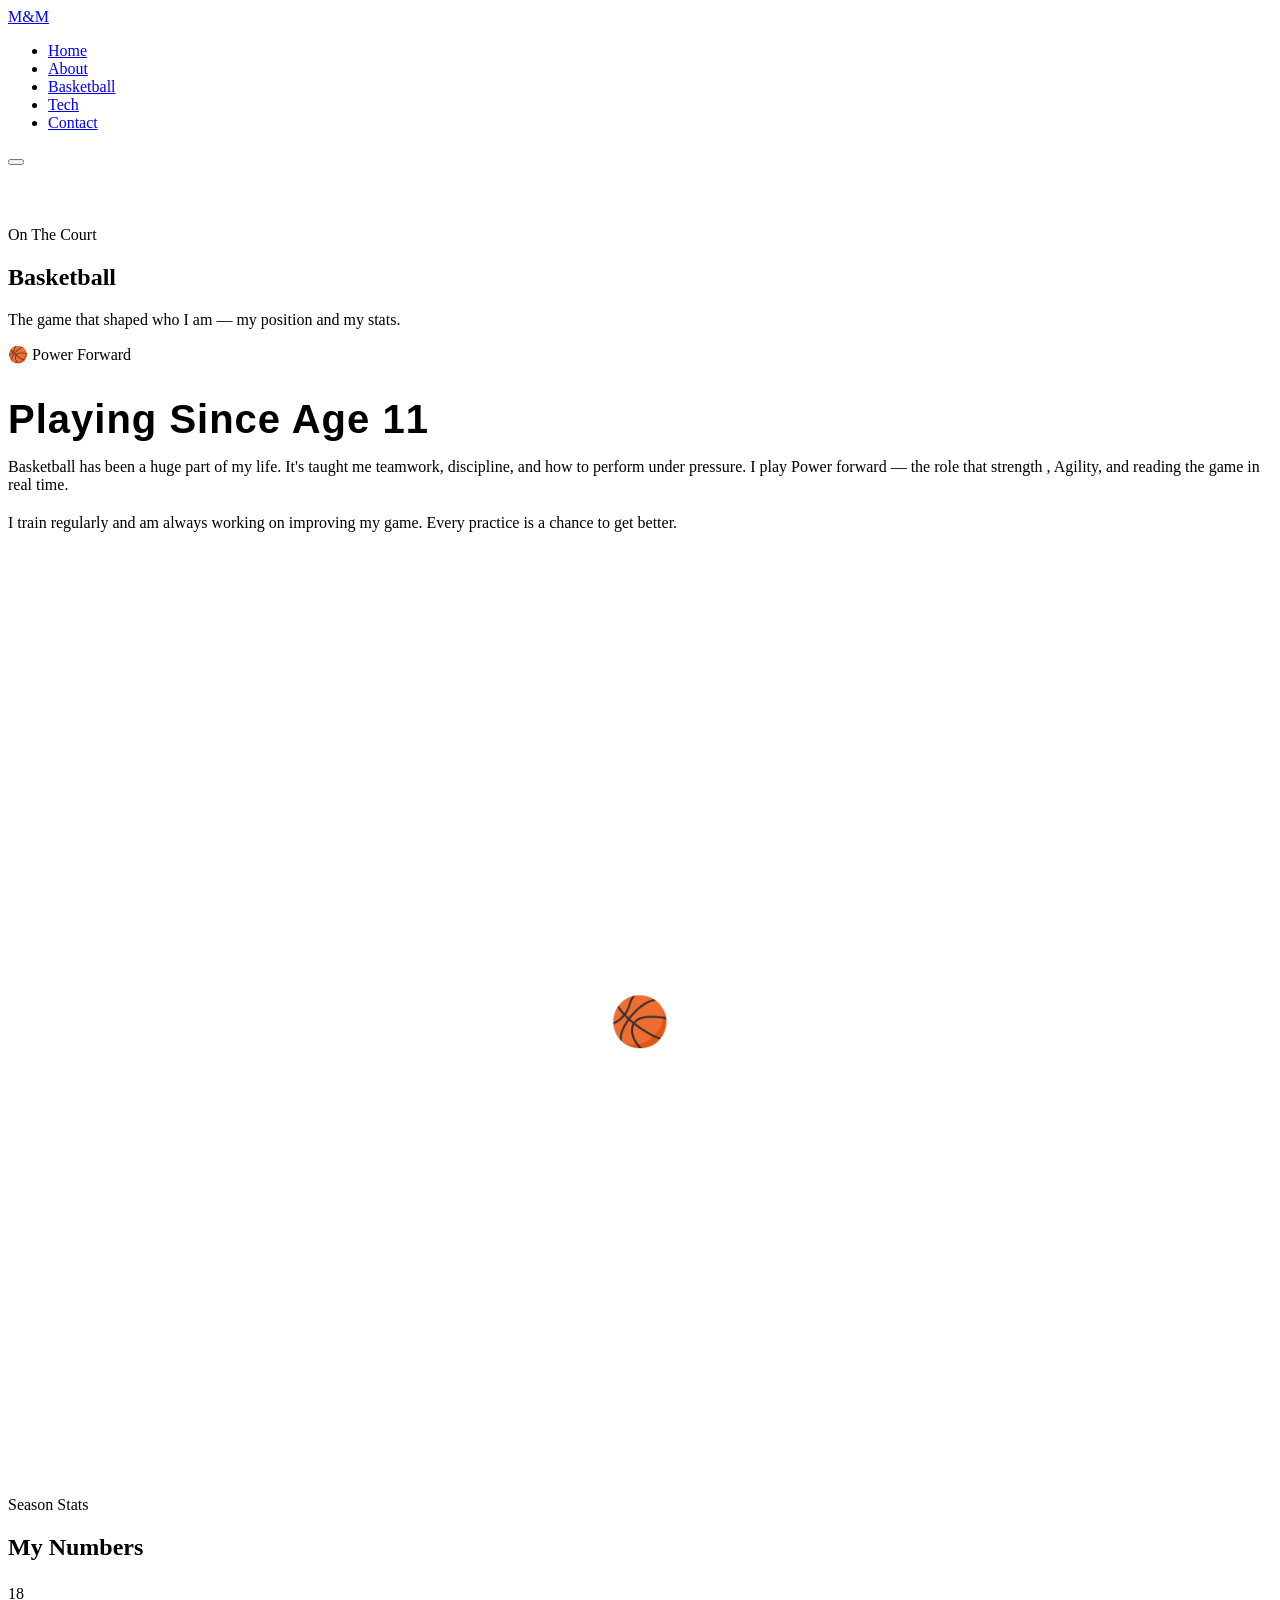
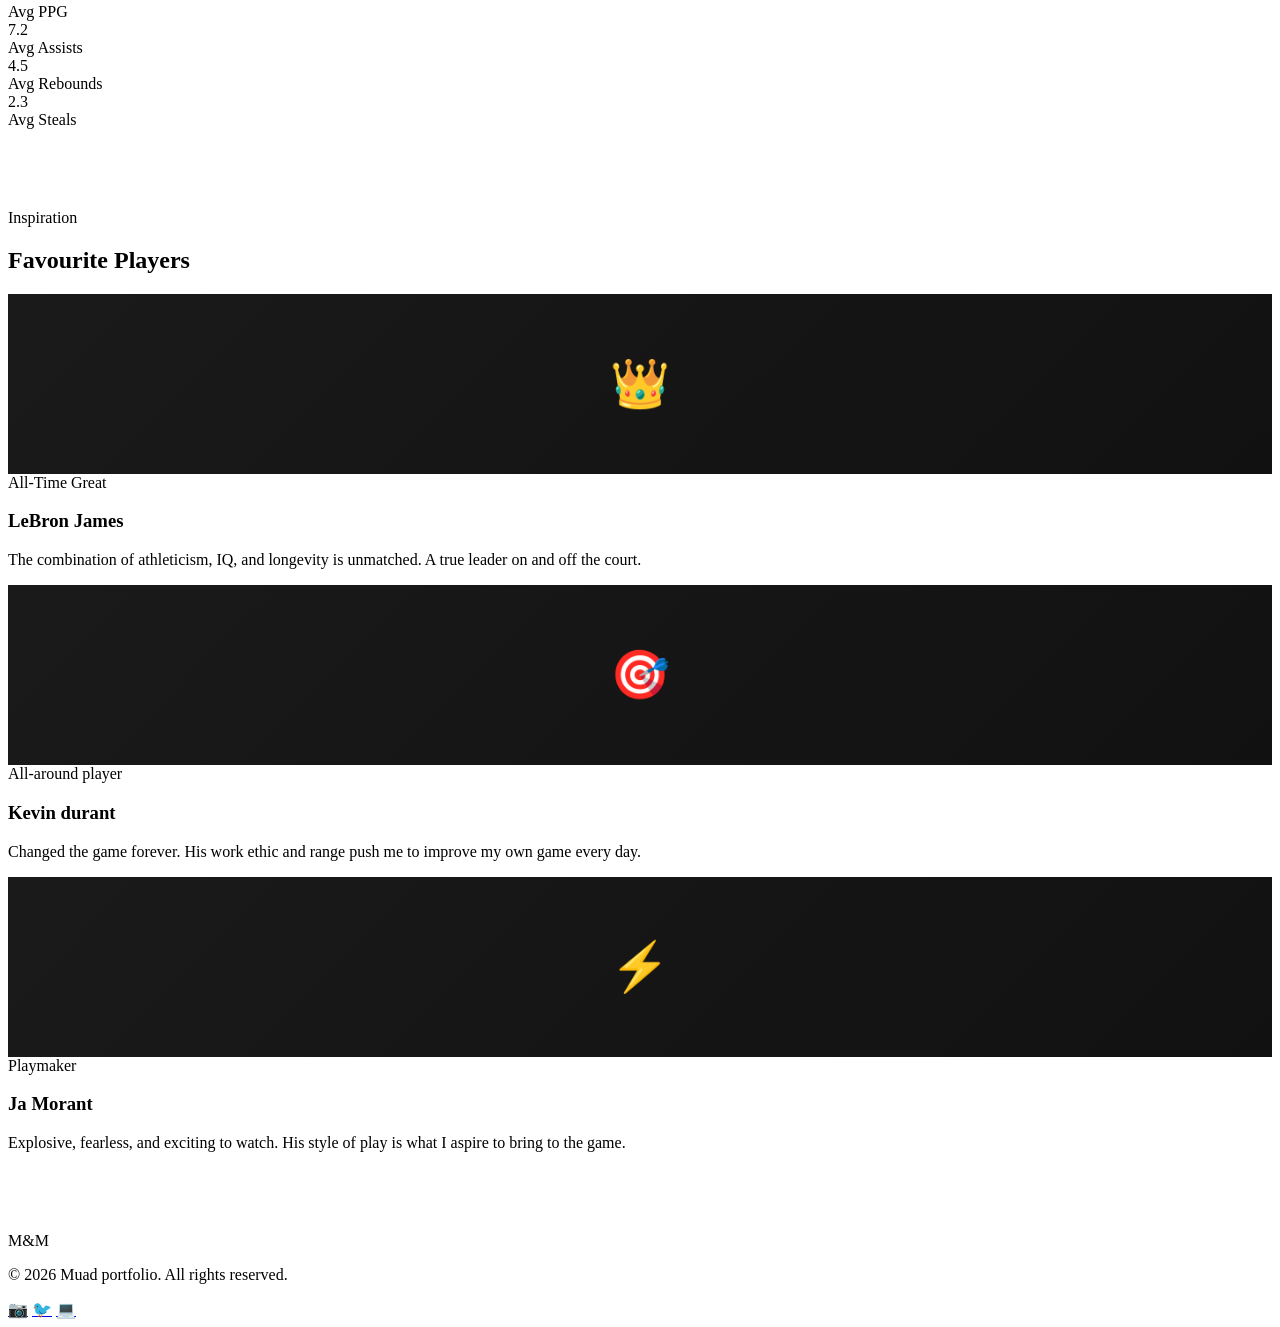
==== basketball.html @ 3344b0d8 "Add files via upload" ====
<!DOCTYPE html>
<html lang="en">
<head>
  <meta charset="UTF-8" />
  <meta name="viewport" content="width=device-width, initial-scale=1.0" />
  <title>My Portfolio – Basketball</title>
  <link rel="stylesheet" href="style 2.css" />
</head>
<body>

  <nav>
    <a href="index.html" class="nav-logo">M&M</a>
    <ul class="nav-links">
      <li><a href="index.html">Home</a></li>
      <li><a href="about.html">About</a></li>
      <li><a href="basketball.html">Basketball</a></li>
      <li><a href="tech.html">Tech</a></li>
      <li><a href="contact.html">Contact</a></li>
     
    </ul>
    <button class="hamburger" aria-label="Menu">
      <span></span><span></span><span></span>
    </button>
  </nav>

  <div class="page">
    <section class="section" style="padding-top: 60px;">
      <div class="section-label">On The Court</div>
      <h1 class="section-title reveal">Basketball</h1>
      <p class="section-desc reveal">The game that shaped who I am — my position and my stats.</p>

      <!-- FEATURED -->
      <div class="bball-hero reveal">
        <div>
          <div class="position-badge">🏀 Power Forward</div>
          <h2 style="font-family:'Bebas Neue',sans-serif; font-size:2.5rem; letter-spacing:1px; margin-bottom:12px;">
            Playing Since Age 11
          </h2>
          <p style="color:var(--muted); margin-bottom:20px;">
            Basketball has been a huge part of my life. It's taught me teamwork, discipline, and how to perform under pressure. I play Power forward — the role that strength , Agility, and reading the game in real time.
          </p>
          <p style="color:var(--muted);">
            I train regularly and am always working on improving my game. Every practice is a chance to get better.
          </p>
        </div>
        <div>
          <!-- Replace with your basketball photo:
               <img src="images/basketball.jpg" alt="Basketball" style="width:100%; border-radius:12px; border:2px solid var(--border);" /> -->
          <div style="width:100%; aspect-ratio:4/3; background:var(--surface2); border-radius:12px; border:2px solid var(--border); display:flex; flex-direction:column; align-items:center; justify-content:center; gap:10px; color:var(--muted); font-size:0.9rem;">
            <span style="font-size:3rem;">🏀</span>
    
          </div>
        </div>
      </div>

      <!-- STATS -->
      <div class="section-label reveal" style="margin-top:0;">Season Stats</div>
      <h2 class="section-title reveal" style="margin-bottom:24px;">My Numbers</h2>
      <div class="bball-stats reveal">
        <div class="bball-stat-card">
          <div class="num">18</div>
          <div class="lbl">Avg PPG</div>
        </div>
        <div class="bball-stat-card">
          <div class="num">7.2</div>
          <div class="lbl">Avg Assists</div>
        </div>
        <div class="bball-stat-card">
          <div class="num">4.5</div>
          <div class="lbl">Avg Rebounds</div>
        </div>
        <div class="bball-stat-card">
          <div class="num">2.3</div>
          <div class="lbl">Avg Steals</div>
        </div>
      </div>

      <!-- FAVOURITE PLAYERS -->
      <div style="margin-top: 80px;">
        <div class="section-label reveal">Inspiration</div>
        <h2 class="section-title reveal">Favourite Players</h2>
        <div class="card-grid">
          <div class="card reveal">
            <div class="card-img" style="height:180px; background:linear-gradient(135deg,#1a1a1a,#111); display:flex; align-items:center; justify-content:center; font-size:3rem;">👑</div>
            <div class="card-body">
              <div class="card-tag">All-Time Great</div>
              <h3>LeBron James</h3>
              <p>The combination of athleticism, IQ, and longevity is unmatched. A true leader on and off the court.</p>
            </div>
          </div>
          <div class="card reveal">
            <div class="card-img" style="height:180px; background:linear-gradient(135deg,#1a1a1a,#111); display:flex; align-items:center; justify-content:center; font-size:3rem;">🎯</div>
            <div class="card-body">
              <div class="card-tag">All-around player</div>
              <h3>Kevin durant</h3>
              <p>Changed the game forever. His work ethic and range push me to improve my own game every day.</p>
            </div>
          </div>
          <div class="card reveal">
            <div class="card-img" style="height:180px; background:linear-gradient(135deg,#1a1a1a,#111); display:flex; align-items:center; justify-content:center; font-size:3rem;">⚡</div>
            <div class="card-body">
              <div class="card-tag">Playmaker</div>
              <h3>Ja Morant</h3>
              <p>Explosive, fearless, and exciting to watch. His style of play is what I aspire to bring to the game.</p>
            </div>
          </div>
        </div>
      </div>

      <!-- GALLERY -->
      <div style="margin-top: 80px;">


    <footer>
      <div class="footer-logo">M&M</div>
      <p>&copy; 2026 Muad portfolio. All rights reserved.</p>
      <div class="footer-socials">
        <a href="#" title="Instagram">📷</a>
        <a href="#" title="Twitter / X">🐦</a>
        <a href="#" title="GitHub">💻</a>
      </div>
    </footer>
  </div>

  <div class="toast"></div>
  <script src="script.js"></script>
</body>
</html>
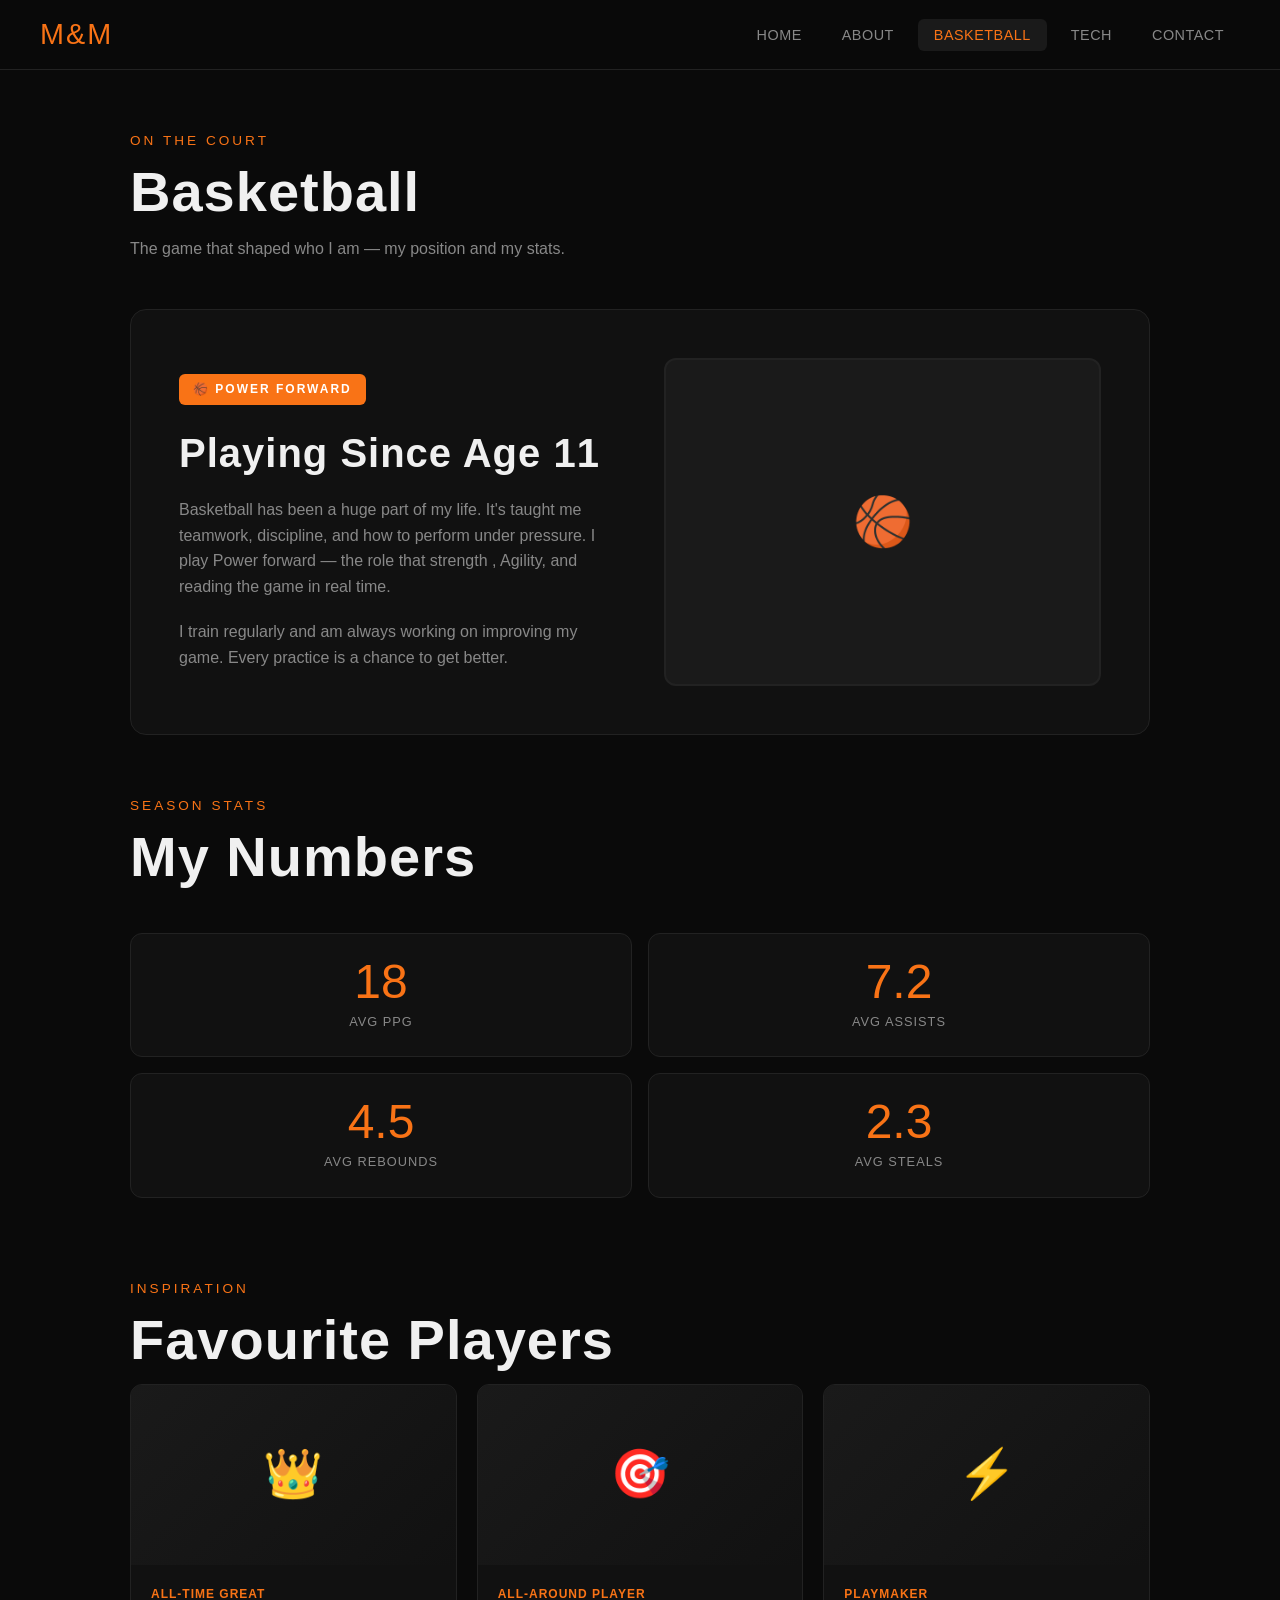
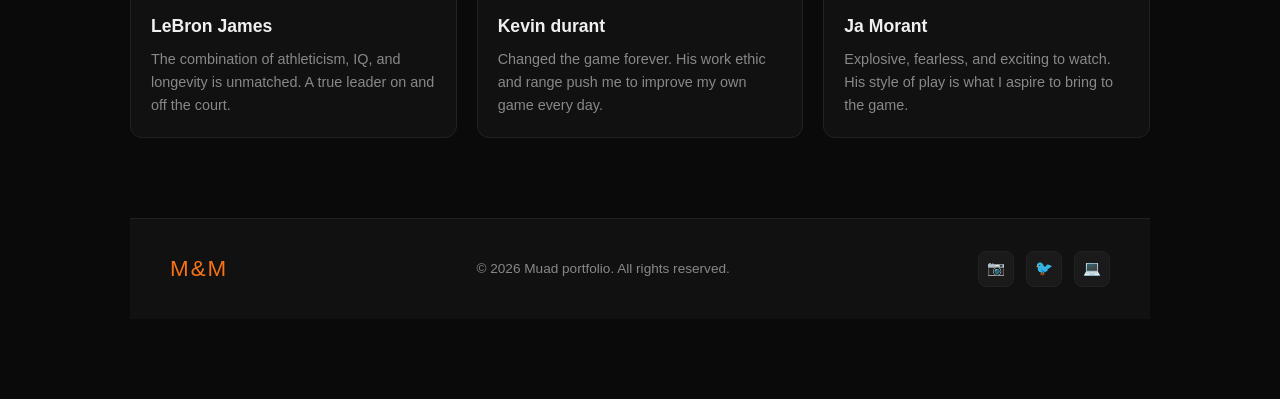
==== commit b51eeb75: "Fix stylesheet link in basketball.html" ====
--- a/basketball.html
+++ b/basketball.html
@@ -4,7 +4,7 @@
   <meta charset="UTF-8" />
   <meta name="viewport" content="width=device-width, initial-scale=1.0" />
   <title>My Portfolio – Basketball</title>
-  <link rel="stylesheet" href="style 2.css" />
+  <link rel="stylesheet" href="style.css" />
 </head>
 <body>
 
--- a/style.css
+++ b/style.css
@@ -0,0 +1,747 @@
+@import url('https://fonts.googleapis.com/css2?family=Bebas+Neue&family=DM+Sans:wght@300;400;500;600&display=swap');
+
+:root {
+  --bg: #0a0a0a;
+  --surface: #111111;
+  --surface2: #1a1a1a;
+  --accent: #f97316;
+  --accent2: #fb923c;
+  --text: #f0f0f0;
+  --muted: #888;
+  --border: #222;
+  --nav-h: 70px;
+}
+
+* {
+  margin: 0;
+  padding: 0;
+  box-sizing: border-box;
+}
+
+html {
+  scroll-behavior: smooth;
+}
+
+body {
+  background: var(--bg);
+  color: var(--text);
+  font-family: 'DM Sans', sans-serif;
+  font-size: 16px;
+  line-height: 1.6;
+  min-height: 100vh;
+}
+
+/* ── NAV ── */
+nav {
+  position: fixed;
+  top: 0;
+  left: 0;
+  right: 0;
+  z-index: 100;
+  height: var(--nav-h);
+  background: rgba(10,10,10,0.92);
+  backdrop-filter: blur(12px);
+  border-bottom: 1px solid var(--border);
+  display: flex;
+  align-items: center;
+  justify-content: space-between;
+  padding: 0 40px;
+}
+
+.nav-logo {
+  font-family: 'Bebas Neue', sans-serif;
+  font-size: 1.8rem;
+  color: var(--accent);
+  letter-spacing: 2px;
+  text-decoration: none;
+}
+
+.nav-links {
+  display: flex;
+  gap: 8px;
+  list-style: none;
+}
+
+.nav-links a {
+  text-decoration: none;
+  color: var(--muted);
+  font-weight: 500;
+  font-size: 0.9rem;
+  letter-spacing: 0.5px;
+  padding: 8px 16px;
+  border-radius: 6px;
+  transition: color 0.2s, background 0.2s;
+  text-transform: uppercase;
+}
+
+.nav-links a:hover,
+.nav-links a.active {
+  color: var(--text);
+  background: var(--surface2);
+}
+
+.nav-links a.active {
+  color: var(--accent);
+}
+
+.hamburger {
+  display: none;
+  flex-direction: column;
+  gap: 5px;
+  cursor: pointer;
+  background: none;
+  border: none;
+  padding: 4px;
+}
+
+.hamburger span {
+  display: block;
+  width: 24px;
+  height: 2px;
+  background: var(--text);
+  transition: all 0.3s;
+}
+
+/* ── PAGE WRAPPER ── */
+.page {
+  padding-top: var(--nav-h);
+  min-height: 100vh;
+}
+
+/* ── HERO ── */
+.hero {
+  min-height: calc(100vh - var(--nav-h));
+  display: flex;
+  align-items: center;
+  padding: 60px 40px;
+  position: relative;
+  overflow: hidden;
+}
+
+.hero::before {
+  content: '';
+  position: absolute;
+  top: -200px;
+  right: -200px;
+  width: 600px;
+  height: 600px;
+  background: radial-gradient(circle, rgba(249,115,22,0.12) 0%, transparent 70%);
+  pointer-events: none;
+}
+
+.hero-content {
+  max-width: 700px;
+  animation: fadeUp 0.8s ease both;
+}
+
+.hero-tag {
+  display: inline-block;
+  background: rgba(249,115,22,0.15);
+  color: var(--accent);
+  border: 1px solid rgba(249,115,22,0.3);
+  padding: 6px 16px;
+  border-radius: 100px;
+  font-size: 0.8rem;
+  font-weight: 600;
+  letter-spacing: 1px;
+  text-transform: uppercase;
+  margin-bottom: 24px;
+}
+
+.hero h1 {
+  font-family: 'Bebas Neue', sans-serif;
+  font-size: clamp(3.5rem, 10vw, 7rem);
+  line-height: 0.95;
+  letter-spacing: 2px;
+  margin-bottom: 24px;
+}
+
+.hero h1 span {
+  color: var(--accent);
+}
+
+.hero p {
+  font-size: 1.1rem;
+  color: var(--muted);
+  max-width: 500px;
+  margin-bottom: 36px;
+}
+
+.btn {
+  display: inline-block;
+  padding: 14px 32px;
+  background: var(--accent);
+  color: #fff;
+  font-family: 'DM Sans', sans-serif;
+  font-weight: 600;
+  font-size: 0.9rem;
+  text-decoration: none;
+  border-radius: 8px;
+  border: none;
+  cursor: pointer;
+  transition: background 0.2s, transform 0.15s;
+  letter-spacing: 0.5px;
+}
+
+.btn:hover {
+  background: var(--accent2);
+  transform: translateY(-2px);
+}
+
+.btn-outline {
+  background: transparent;
+  border: 1.5px solid var(--border);
+  color: var(--text);
+  margin-left: 12px;
+}
+
+.btn-outline:hover {
+  border-color: var(--accent);
+  color: var(--accent);
+  background: transparent;
+}
+
+.hero-img-wrap {
+  position: absolute;
+  right: 80px;
+  top: 50%;
+  transform: translateY(-50%);
+  animation: fadeIn 1s ease 0.3s both;
+}
+
+.hero-img-wrap img {
+  width: 340px;
+  height: 420px;
+  object-fit: cover;
+  border-radius: 16px;
+  border: 2px solid var(--border);
+  box-shadow: 0 40px 80px rgba(0,0,0,0.6);
+}
+
+.hero-img-placeholder {
+  width: 340px;
+  height: 420px;
+  border-radius: 16px;
+  border: 2px solid var(--border);
+  background: var(--surface2);
+  display: flex;
+  flex-direction: column;
+  align-items: center;
+  justify-content: center;
+  gap: 12px;
+  color: var(--muted);
+  font-size: 0.9rem;
+}
+
+.hero-img-placeholder svg {
+  opacity: 0.3;
+}
+
+/* ── SECTIONS ── */
+.section {
+  padding: 80px 40px;
+  max-width: 1100px;
+  margin: 0 auto;
+}
+
+.section-label {
+  font-family: 'Bebas Neue', sans-serif;
+  font-size: 0.85rem;
+  letter-spacing: 3px;
+  color: var(--accent);
+  margin-bottom: 12px;
+  text-transform: uppercase;
+}
+
+.section-title {
+  font-family: 'Bebas Neue', sans-serif;
+  font-size: clamp(2rem, 5vw, 3.5rem);
+  line-height: 1;
+  letter-spacing: 1px;
+  margin-bottom: 16px;
+}
+
+.section-desc {
+  color: var(--muted);
+  max-width: 520px;
+  margin-bottom: 48px;
+}
+
+/* ── CARDS ── */
+.card-grid {
+  display: grid;
+  grid-template-columns: repeat(auto-fill, minmax(280px, 1fr));
+  gap: 20px;
+}
+
+.card {
+  background: var(--surface);
+  border: 1px solid var(--border);
+  border-radius: 12px;
+  overflow: hidden;
+  transition: transform 0.25s, border-color 0.25s;
+}
+
+.card:hover {
+  transform: translateY(-4px);
+  border-color: var(--accent);
+}
+
+.card-img {
+  width: 100%;
+  height: 200px;
+  object-fit: cover;
+  background: var(--surface2);
+  display: flex;
+  align-items: center;
+  justify-content: center;
+  color: var(--muted);
+  font-size: 0.85rem;
+}
+
+.card-img img {
+  width: 100%;
+  height: 200px;
+  object-fit: cover;
+}
+
+.card-body {
+  padding: 20px;
+}
+
+.card-tag {
+  font-size: 0.75rem;
+  font-weight: 600;
+  color: var(--accent);
+  text-transform: uppercase;
+  letter-spacing: 1px;
+  margin-bottom: 8px;
+}
+
+.card-body h3 {
+  font-size: 1.1rem;
+  font-weight: 600;
+  margin-bottom: 8px;
+}
+
+.card-body p {
+  font-size: 0.9rem;
+  color: var(--muted);
+}
+
+/* ── ABOUT PAGE ── */
+.about-grid {
+  display: grid;
+  grid-template-columns: 1fr 1fr;
+  gap: 60px;
+  align-items: center;
+}
+
+.about-photo {
+  position: relative;
+}
+
+.about-photo img {
+  width: 100%;
+  border-radius: 16px;
+  border: 2px solid var(--border);
+}
+
+.about-photo-placeholder {
+  width: 100%;
+  aspect-ratio: 3/4;
+  border-radius: 16px;
+  border: 2px solid var(--border);
+  background: var(--surface2);
+  display: flex;
+  flex-direction: column;
+  align-items: center;
+  justify-content: center;
+  gap: 12px;
+  color: var(--muted);
+  font-size: 0.9rem;
+}
+
+.about-photo::after {
+  content: '';
+  position: absolute;
+  inset: 12px -12px -12px 12px;
+  border-radius: 16px;
+  border: 1.5px solid rgba(249,115,22,0.3);
+  z-index: -1;
+}
+
+.stat-row {
+  display: flex;
+  gap: 32px;
+  margin-top: 40px;
+}
+
+.stat {
+  text-align: left;
+}
+
+.stat-num {
+  font-family: 'Bebas Neue', sans-serif;
+  font-size: 2.5rem;
+  color: var(--accent);
+  line-height: 1;
+}
+
+.stat-label {
+  font-size: 0.8rem;
+  color: var(--muted);
+  text-transform: uppercase;
+  letter-spacing: 1px;
+  margin-top: 4px;
+}
+
+/* Skills list */
+.skills-list {
+  display: flex;
+  flex-wrap: wrap;
+  gap: 10px;
+  margin-top: 24px;
+}
+
+.skill-tag {
+  padding: 7px 16px;
+  background: var(--surface2);
+  border: 1px solid var(--border);
+  border-radius: 100px;
+  font-size: 0.85rem;
+  color: var(--text);
+  transition: border-color 0.2s, color 0.2s;
+}
+
+.skill-tag:hover {
+  border-color: var(--accent);
+  color: var(--accent);
+}
+
+/* ── BASKETBALL PAGE ── */
+.bball-hero {
+  background: var(--surface);
+  border: 1px solid var(--border);
+  border-radius: 16px;
+  padding: 48px;
+  display: grid;
+  grid-template-columns: 1fr 1fr;
+  gap: 48px;
+  align-items: center;
+  margin-bottom: 60px;
+}
+
+.bball-stats {
+  display: grid;
+  grid-template-columns: 1fr 1fr;
+  gap: 16px;
+  margin-top: 48px;
+}
+
+.bball-stat-card {
+  background: var(--surface);
+  border: 1px solid var(--border);
+  border-radius: 12px;
+  padding: 24px;
+  text-align: center;
+}
+
+.bball-stat-card .num {
+  font-family: 'Bebas Neue', sans-serif;
+  font-size: 3rem;
+  color: var(--accent);
+  line-height: 1;
+}
+
+.bball-stat-card .lbl {
+  font-size: 0.8rem;
+  color: var(--muted);
+  text-transform: uppercase;
+  letter-spacing: 1px;
+  margin-top: 6px;
+}
+
+.position-badge {
+  display: inline-block;
+  background: var(--accent);
+  color: #fff;
+  font-weight: 700;
+  font-size: 0.75rem;
+  letter-spacing: 2px;
+  text-transform: uppercase;
+  padding: 6px 14px;
+  border-radius: 6px;
+  margin-bottom: 16px;
+}
+
+/* ── TECH PAGE ── */
+.tech-grid {
+  display: grid;
+  grid-template-columns: repeat(auto-fill, minmax(240px, 1fr));
+  gap: 16px;
+}
+
+.tech-card {
+  background: var(--surface);
+  border: 1px solid var(--border);
+  border-radius: 12px;
+  padding: 28px;
+  transition: transform 0.2s, border-color 0.2s;
+}
+
+.tech-card:hover {
+  transform: translateY(-4px);
+  border-color: var(--accent);
+}
+
+.tech-icon {
+  font-size: 2.2rem;
+  margin-bottom: 16px;
+}
+
+.tech-card h3 {
+  font-size: 1rem;
+  font-weight: 600;
+  margin-bottom: 8px;
+}
+
+.tech-card p {
+  font-size: 0.85rem;
+  color: var(--muted);
+}
+
+.progress-bar-wrap {
+  margin-top: 14px;
+  background: var(--surface2);
+  border-radius: 100px;
+  height: 4px;
+  overflow: hidden;
+}
+
+.progress-bar {
+  height: 100%;
+  background: var(--accent);
+  border-radius: 100px;
+  width: 0;
+  transition: width 1s ease;
+}
+
+/* ── CONTACT PAGE ── */
+.contact-grid {
+  display: grid;
+  grid-template-columns: 1fr 1.6fr;
+  gap: 60px;
+  align-items: start;
+}
+
+.contact-info h2 {
+  font-family: 'Bebas Neue', sans-serif;
+  font-size: 2.5rem;
+  letter-spacing: 1px;
+  margin-bottom: 16px;
+}
+
+.contact-info p {
+  color: var(--muted);
+  margin-bottom: 36px;
+}
+
+.contact-item {
+  display: flex;
+  align-items: center;
+  gap: 14px;
+  margin-bottom: 20px;
+}
+
+.contact-icon {
+  width: 44px;
+  height: 44px;
+  background: var(--surface2);
+  border: 1px solid var(--border);
+  border-radius: 10px;
+  display: flex;
+  align-items: center;
+  justify-content: center;
+  font-size: 1.1rem;
+  flex-shrink: 0;
+}
+
+.contact-item span {
+  color: var(--muted);
+  font-size: 0.9rem;
+}
+
+/* Form */
+.contact-form {
+  background: var(--surface);
+  border: 1px solid var(--border);
+  border-radius: 16px;
+  padding: 40px;
+}
+
+.form-row {
+  display: grid;
+  grid-template-columns: 1fr 1fr;
+  gap: 16px;
+}
+
+.form-group {
+  margin-bottom: 20px;
+}
+
+.form-group label {
+  display: block;
+  font-size: 0.85rem;
+  font-weight: 500;
+  color: var(--muted);
+  margin-bottom: 8px;
+  text-transform: uppercase;
+  letter-spacing: 0.5px;
+}
+
+.form-group input,
+.form-group textarea,
+.form-group select {
+  width: 100%;
+  background: var(--surface2);
+  border: 1.5px solid var(--border);
+  color: var(--text);
+  font-family: 'DM Sans', sans-serif;
+  font-size: 0.95rem;
+  padding: 12px 16px;
+  border-radius: 8px;
+  outline: none;
+  transition: border-color 0.2s;
+}
+
+.form-group input:focus,
+.form-group textarea:focus,
+.form-group select:focus {
+  border-color: var(--accent);
+}
+
+.form-group textarea {
+  resize: vertical;
+  min-height: 120px;
+}
+
+.form-submit {
+  width: 100%;
+  padding: 14px;
+  font-size: 1rem;
+}
+
+/* ── FOOTER ── */
+footer {
+  background: var(--surface);
+  border-top: 1px solid var(--border);
+  padding: 32px 40px;
+  display: flex;
+  align-items: center;
+  justify-content: space-between;
+  flex-wrap: wrap;
+  gap: 16px;
+}
+
+.footer-logo {
+  font-family: 'Bebas Neue', sans-serif;
+  font-size: 1.4rem;
+  color: var(--accent);
+  letter-spacing: 2px;
+}
+
+footer p {
+  color: var(--muted);
+  font-size: 0.85rem;
+}
+
+.footer-socials {
+  display: flex;
+  gap: 12px;
+}
+
+.footer-socials a {
+  width: 36px;
+  height: 36px;
+  background: var(--surface2);
+  border: 1px solid var(--border);
+  border-radius: 8px;
+  display: flex;
+  align-items: center;
+  justify-content: center;
+  text-decoration: none;
+  font-size: 0.9rem;
+  color: var(--muted);
+  transition: border-color 0.2s, color 0.2s;
+}
+
+.footer-socials a:hover {
+  border-color: var(--accent);
+  color: var(--accent);
+}
+
+/* ── TOAST ── */
+.toast {
+  position: fixed;
+  bottom: 30px;
+  right: 30px;
+  background: var(--surface);
+  border: 1px solid var(--accent);
+  color: var(--text);
+  padding: 14px 24px;
+  border-radius: 10px;
+  font-size: 0.9rem;
+  font-weight: 500;
+  z-index: 999;
+  opacity: 0;
+  transform: translateY(20px);
+  transition: opacity 0.3s, transform 0.3s;
+  pointer-events: none;
+}
+
+.toast.show {
+  opacity: 1;
+  transform: translateY(0);
+}
+
+/* ── ANIMATIONS ── */
+@keyframes fadeUp {
+  from { opacity: 0; transform: translateY(30px); }
+  to   { opacity: 1; transform: translateY(0); }
+}
+
+@keyframes fadeIn {
+  from { opacity: 0; }
+  to   { opacity: 1; }
+}
+
+
+.reveal {
+  opacity: 0;
+  transform: translateY(24px);
+  transition: opacity 0.6s ease, transform 0.6s ease;
+}
+
+.reveal.visible {
+  opacity: 1;
+  transform: translateY(0);
+}
+
+/* ── RESPONSIVE ── */
+@media (max-width: 900px) {
+  .hero-img-wrap { display: none; }
+  .about-grid, .contact-grid, .bball-hero { grid-template-columns: 1fr; }
+  .form-row { grid-template-columns: 1fr; }
+}
+
+@media (max-width: 640px) {
+  nav { padding: 0 20px; }
+  .nav-links { display: none; position: fixed; top: var(--nav-h); left: 0; right: 0; flex-direction: column; background: var(--bg); padding: 16px; border-bottom: 1px solid var(--border); gap: 4px; }
+  .nav-links.open { display: flex; }
+  .hamburger { display: flex; }
+  .hero, .section { padding-left: 20px; padding-right: 20px; }
+  footer { padding: 24px 20px; }
+  .contact-form { padding: 24px; }
+  .bball-stats { grid-template-columns: 1fr 1fr; }
+}
